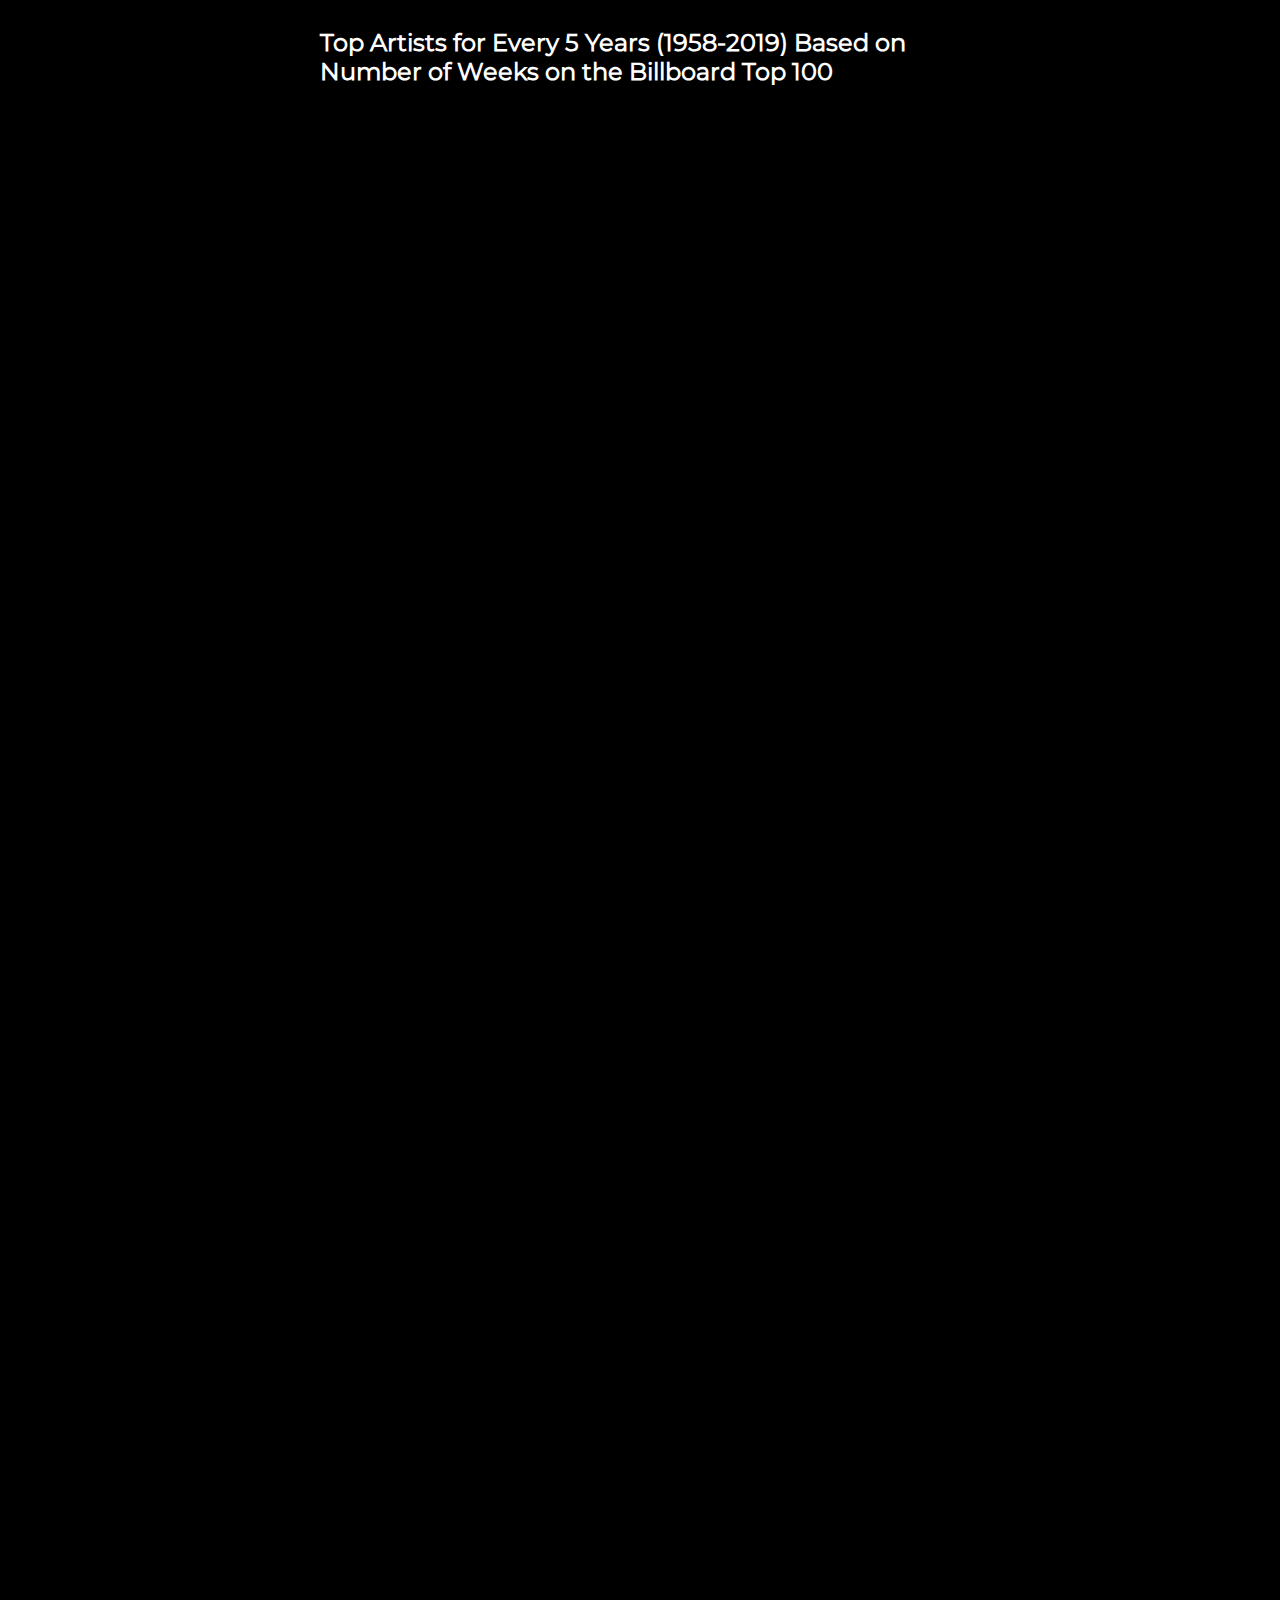
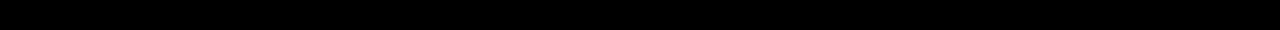
==== index.html @ f4d039f7 "testeest" ====
<!DOCTYPE html>
<html>
    <head>
        <link href="./css/montserrat.css" rel="stylesheet">
    </head>
    <style>

        h2{
            font-family: 'Montserrat', sans-serif;
            display: inline-block;
            transform: translateX(-50%);
            left:50%;
            position: absolute;
            color:white;
        }

        text{
          color:white;
          font-family: 'Montserrat', sans-serif
        }

        .axis line {
            stroke: white;
            /* opacity: 0.7; */
        }

        .axis path {
            stroke-width: 0;
        }

        svg{
          position: absolute;
          top: 130px;
          transform: translateX(-50%);
          left:50%;
        }

        @media (max-width: 1500px){
          svg{
            transform: translateX(0);
            left:0px;
          }
        }
        .linegraph{
          stroke-width: 3px;
          opacity: 0.8;
          fill:rgba(0,0,0,0);
          /* stroke:aquamarine; */
        }

        body{
          background: black
        }

        .textcolor{
          color:white
        }


    </style>
    <body>
      <h2>

      </h2>


    <h2>
      Top Artists for Every 5 Years (1958-2019)
      Based on Number of Weeks on the Billboard Top 100
    </h2>

      <svg id="graph" height="1500" width="1000">
      </svg>

      <defs>
    <script src="https://d3js.org/d3.v5.min.js"></script>

    <script>

      const height = 1500;
      const width = 1500;

      let svg = d3.select("svg#graph");
      resizeSVG();

      window.onresize = ()=>{
          resizeSVG();
      }

      function resizeSVG(){
        svg.attr("width",  width);
      }

      let margin = {top:120, right:20, bottom:20, left:30};

      let WGraph = width - margin.right - margin.left;
      let HGraph = height - margin.top - margin.bottom;

      let upper = svg.append('g')
      .attr('transform','translate('+margin.left*1.5+','+margin.top+')')
      let lower = svg.append('g')
      .attr('transform','translate('+margin.left*1.5+','+(HGraph*1/3+30)+')');
      //load the data
      const artistsPics=["connie-francis.png","beatles.jpg","james-brown.jpg","Gladys-knight.png","donna-summer.jpg","madonna.jpg","Michael-bolton.jpg","toni-braxton.jpg","Faith-Hill.jpg", "rascal-flatts.jpg","taylor-swift.jpg", "drake.jpg","drake.jpg"];
      const artistNames=["Connie Francis", "The Beatles", "James Brown", "Gladys Knight", "Donna Summer", "Madonna", "Michael Bolton", "Toni Braxton", "Faith Hill", "Rascal Flatts", "Taylor Swift", "Drake", "Drake"];

      d3.csv('../static/Hot Stuff.csv')
      .then(data=>{
        var dataByYear = [];
        var dataByPerformers = {};
        var dataBy5Years = [];
        let latestYearInData =1;
        let minYear = 2019;
        let maxRank = 1;

        //find min year & organize data by performer
        data.forEach(elem=>{
            let year = parseInt(elem.WeekID.split('/')[2]);
            minYear = Math.min(minYear, year);
            latestYearInData = Math.max(latestYearInData,year);
            dataByYear[year] = dataByYear[year]||[];
            dataByYear[year].push(elem);

            dataByPerformers[elem.Performer] = dataByPerformers[elem.Performer]||[];
            dataByPerformers[elem.Performer][year] = dataByPerformers[elem.Performer][year]||[];
            dataByPerformers[elem.Performer][year].push(elem);
            maxRank = Math.max(maxRank,elem["Week Position"]);
        });
        let latestYear = latestYearInData+((latestYearInData-minYear+1)%5?1:0);
        

        //data by 5 year
        let minPeriodId=Infinity, maxPeriodId=-1;
        for (let year in dataByYear){
            if(dataByYear[year] === undefined)continue;
            let period = Math.floor((parseInt(year)-minYear)/5);
            minPeriodId = Math.min(period,minPeriodId);
            maxPeriodId = Math.max(period,maxPeriodId);
            dataBy5Years[period] = (dataBy5Years[period]||[]).concat(dataByYear[year]);
        }

        const colors = ['#5fad4c','#ead38c','#b302e0','#0aa5ff', '#ffff08','#ff08d9','#c45a21','#336684', '#32ff00', '#ff7f00 ', '#ff0000', '#ffa8ca', '#ffa8ca'];
        // const colors = ['#1D9A6C','#41A31A','#83A718','#AB8B16', '#AF4715','#B31329','#B71275','#B110BB', '#6312BF', '#1414C3', '#165FC6', '#18B8CA', '#1ACE86'];

        // const colors=['#C85AB4','#0D24DE','#24D3ED','#E5B0D9'];
        var favArtistsBy5Years=[];
        //data organization for left graph
        dataBy5Years.forEach ( (arr,i) => {
            let artist;

            let artists = {};
            arr.forEach((d)=>{
              artists[d.Performer] = artists[d.Performer]||{weeksNum:0, songs:{}};
              artists[d.Performer].weeksNum++;
              artists[d.Performer].songs[d.Song] = artists[d.Performer].songs[d.Song]||0;
              artists[d.Performer].songs[d.Song]++;

            })

            let maxWeekNum = 0;
            let favArtist;
            for(let name in artists)
            {
              if(artists[name].weeksNum>maxWeekNum){
                maxWeekNum = artists[name].weeksNum;
                favArtist = artists[name];
                favArtist.name = name;
              }
            }
            favArtistsBy5Years.push(favArtist);

          })

        function drawLower(){
          //create scales
          const YScale = d3.scaleLinear()
            .domain ([500, 0])
            .range([HGraph*2/3,0]);

          const XScale = d3.scaleLinear()
            .domain ([minPeriodId, maxPeriodId+1])
            .range ([0,WGraph-40]);

          //draw axes for graph 1
          var lower_x_axis = d3.axisTop(XScale)
          .ticks(15)
          .tickFormat(id=>{
            let startyear = minYear+5*id;
            return startyear>latestYear?latestYear:startyear
          }).tickSize(0,0);

          var lower_y_axis = d3.axisLeft(YScale)
          .ticks(maxPeriodId-minPeriodId+1)
          .tickFormat(week=>{
            if(week==0)return '# Weeks';
            else return week
          })
          .tickSize(-15,0);

          lower.append("g")
          .attr("transform","translate("+ (0) +","+ margin.top +")")
          .attr('class','axis')
          .style("font-size", 10)
          .call(lower_y_axis);

          lower.append("g")
          .attr('class','axis')
          .style('font-size',14)
          .attr("transform","translate("+ (margin.left) +","+ (margin.top-10) +")")
          .call(lower_x_axis);

          favArtistsBy5Years.forEach((d,periodID) => {
            let cx = margin.left+XScale(periodID)+ (WGraph/24);
            
            let img = svg.append("image")
              .attr("xlink:href","/static/photos/"+ artistsPics[periodID])
              .attr('x',0)
              .attr('y',40)
              .attr('height',50)
              .attr('width',50)
              .attr('transform','translate('+(cx+10)+','+(margin.bottom-60)+')')
              svg.append("text")
              .text(artistNames[periodID])
              .attr('y',50)
              .attr('transform','translate('+(cx+margin.left+10)+','+margin.bottom+')')
              .attr ('alignment-baseline', 'central')
              .attr('style', 'text-anchor:middle;')
              .attr ("font-size", 14)
              .attr ("fill", "white")
              .attr ("font-family", "'Montserrat', sans-serif");
              svg.append('line')
              .attr('x1',cx+margin.left+10-artistNames[periodID].length*3)
              .attr('y1',margin.bottom+65)
              .attr('x2',cx+margin.left+10+artistNames[periodID].length*3)
              .attr('y2',margin.bottom+65)
              .attr('stroke',colors[periodID])
              .attr('stroke-width','2px')

            let totalWeekNum=0;

            //tops
            let sortedSongs=[];
            for(let songName in d.songs){
              sortedSongs.push({name:songName,count:d.songs[songName]});
            }
            sortedSongs.sort((a,b)=>b.count-a.count);
            let isTop3={};
            isTop3[sortedSongs[0].name]=1
            // isTop3[sortedSongs[1].name]=2
            // isTop3[sortedSongs[2].name]=3

            const opacityScale = d3.scaleLog()
              .domain ([1, 50])
              .range([0.2,1]);

            for(let songName in d.songs ){
              let songWeekNum = d.songs[songName]
              //const artistScale = d3.scaleOrdinal(d3.schemeCategory20);
              // if(songWeekNum<10)continue;
              // console.log(songWeekNum)
              let cy=margin.top+YScale(totalWeekNum+songWeekNum/2)
              //let artistcolor = artistScale(name);
              //console.log(artistScale)
              let dot2 = lower.append("circle")
              .attr ("cx", cx)
              .attr("cy", cy)
              .attr("r", YScale(songWeekNum/2))
              .attr('opacity',opacityScale(songWeekNum))
              .style("fill",colors[periodID%colors.length])
              if(songWeekNum >= 26||isTop3[songName]) {
                let wordlength = songName.length;
                const lineLength = 10;
                const lineNum = Math.ceil(wordlength/lineLength);
                let text = lower.append('text')
                .text(songName)
                .attr ('x', cx)
                .attr ('y', cy)
                .attr ('alignment-baseline', 'central')
                .attr('style', 'text-anchor:middle')
                .attr ("font-size", 12)
                .attr ("fill", "white")
                .attr ("font-family", "'Montserrat', sans-serif");
              }
              totalWeekNum+=songWeekNum;

            }

          })
        }

        function drawUpper(){
          //create scales
          const YScale = d3.scaleLinear()
            .domain ([0,maxRank])
            .range([0,HGraph*1/3]);

          const XScale = d3.scaleLinear()
            .domain ([minYear, (latestYear===latestYearInData?latestYear:latestYearInData+5-(latestYear-latestYearInData))])
            .range ([0,WGraph-40]);

          //draw axes for graph 1
          var upper_x_axis = d3.axisTop(XScale)
          .ticks(latestYear-minYear+1)
          .tickFormat(id=>{
            // console.log(id)
            return "";
          }).tickSize(HGraph*1/3,0);

          var upper_y_axis = d3.axisLeft(YScale)
          .ticks(Math.ceil((maxRank-1)/10))
          .tickFormat(rank=>{
            if(rank===0)return "No. "+(rank+1)
            return rank+1
          })
          .tickSize(-15,0);

          upper.append("g")
          .attr('class','axis')
          .style("font-size", 10)
          .call(upper_y_axis);

          upper.append("g")
          .attr('class','axis')
          .attr("transform","translate("+ (margin.left) +","+ (HGraph*1/3) +")")
          .attr("opacity","0.3")
          .call(upper_x_axis);

          for(let performer in dataByPerformers){
            let performerInFavs = favArtistsBy5Years.find(elem=>elem.name === performer);
            if(performerInFavs===undefined)continue;
            let performerIdInFavs = favArtistsBy5Years.indexOf(performerInFavs);
            
            let pathData = [];

            for (let year in dataByPerformers[performer]){
              let songs = dataByPerformers[performer][year]
              if(songs===undefined)continue;
              //find best ranking this year
              let bestRank = 101;
              for(let name in songs){
                let song = songs[name]
                bestRank = Math.min(parseInt(song["Week Position"]),bestRank);
              }
              
              let x = parseInt(year),y=bestRank-1;
              pathData.push({x,y});
              upper.append('circle').attr('cx',XScale(x)).attr('cy',YScale(y))
              .attr('r',2).attr('fill',colors[performerIdInFavs])
              .attr('transform','translate('+margin.left+',0)')

            }
            let path = d3.line().x(d=>parseInt(XScale(d.x))).y(d=>parseInt(YScale(d.y)));
            upper.append('path')
            .attr("class","linegraph")
            .attr('stroke',colors[performerIdInFavs])
            .datum(pathData).attr('d',path)
            .attr('transform','translate('+margin.left+',0)');
          }
          
        }

        drawUpper();
        drawLower();

      })

        </script>
    </body>
</html>
---- css/montserrat.css ----
/* cyrillic-ext */
@font-face {
  font-family: 'Montserrat';
  font-style: normal;
  font-weight: 400;
  src: local('Montserrat Regular'), local('Montserrat-Regular'), url(./JTUSjIg1_i6t8kCHKm459WRhyyTh89ZNpQ.woff2) format('woff2');
  unicode-range: U+0460-052F, U+1C80-1C88, U+20B4, U+2DE0-2DFF, U+A640-A69F, U+FE2E-FE2F;
}
/* cyrillic */
@font-face {
  font-family: 'Montserrat';
  font-style: normal;
  font-weight: 400;
  src: local('Montserrat Regular'), local('Montserrat-Regular'), url(./JTUSjIg1_i6t8kCHKm459W1hyyTh89ZNpQ.woff2) format('woff2');
  unicode-range: U+0400-045F, U+0490-0491, U+04B0-04B1, U+2116;
}
/* vietnamese */
@font-face {
  font-family: 'Montserrat';
  font-style: normal;
  font-weight: 400;
  src: local('Montserrat Regular'), local('Montserrat-Regular'), url(./JTUSjIg1_i6t8kCHKm459WZhyyTh89ZNpQ.woff2) format('woff2');
  unicode-range: U+0102-0103, U+0110-0111, U+1EA0-1EF9, U+20AB;
}
/* latin-ext */
@font-face {
  font-family: 'Montserrat';
  font-style: normal;
  font-weight: 400;
  src: local('Montserrat Regular'), local('Montserrat-Regular'), url(./JTUSjIg1_i6t8kCHKm459WdhyyTh89ZNpQ.woff2) format('woff2');
  unicode-range: U+0100-024F, U+0259, U+1E00-1EFF, U+2020, U+20A0-20AB, U+20AD-20CF, U+2113, U+2C60-2C7F, U+A720-A7FF;
}
/* latin */
@font-face {
  font-family: 'Montserrat';
  font-style: normal;
  font-weight: 400;
  src: local('Montserrat Regular'), local('Montserrat-Regular'), url(./JTUSjIg1_i6t8kCHKm459WlhyyTh89Y.woff2) format('woff2');
  unicode-range: U+0000-00FF, U+0131, U+0152-0153, U+02BB-02BC, U+02C6, U+02DA, U+02DC, U+2000-206F, U+2074, U+20AC, U+2122, U+2191, U+2193, U+2212, U+2215, U+FEFF, U+FFFD;
}
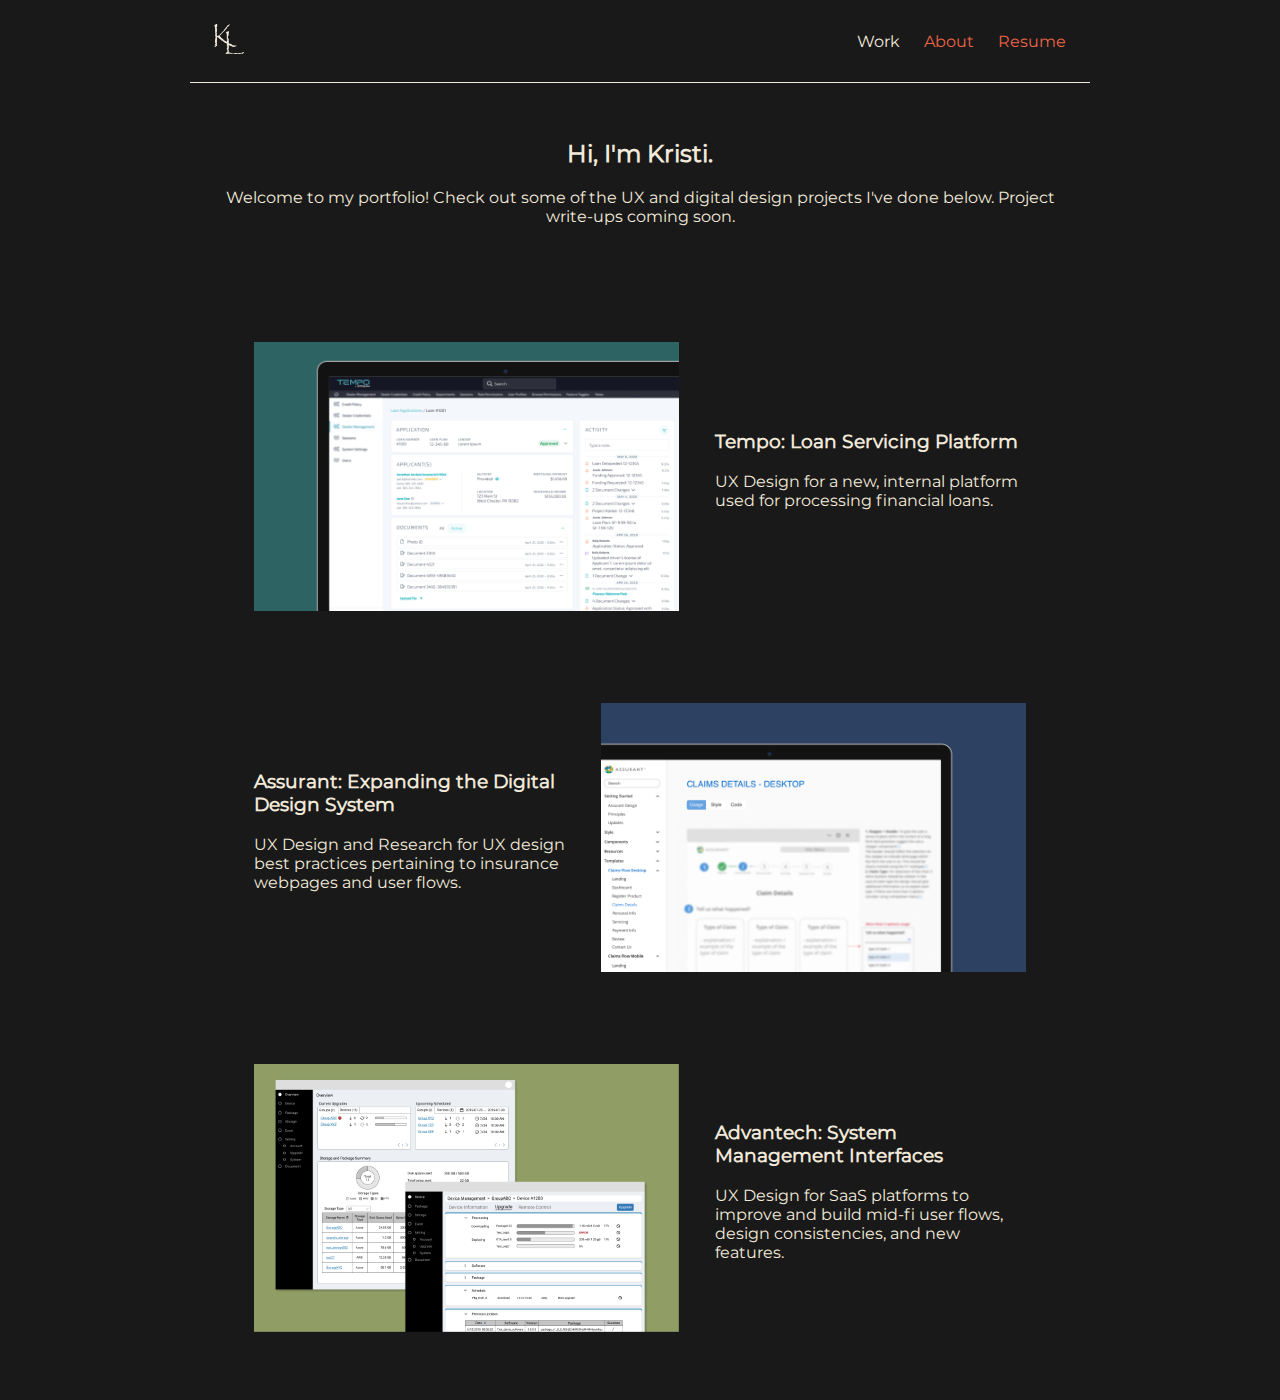
==== commit dd115f1e: "Portfolio" ====
--- a/index.html
+++ b/index.html
@@ -1,369 +1,92 @@
 <!DOCTYPE html>
 <html>
-    <head>
-        <link href="./css/montserrat.css" rel="stylesheet">
-    </head>
-    <style>
 
-        h2{
-            font-family: 'Montserrat', sans-serif;
-            display: inline-block;
-            transform: translateX(-50%);
-            left:50%;
-            position: absolute;
-            color:white;
-        }
+<head>
+  <link href="./css/montserrat.css" rel="stylesheet">
+  <link rel="stylesheet" href="./styles.css">
+  <title> Kristi Lin </title>
+  <link rel="icon" href="images/favicon.svg" />
+</head>
+<style>
 
-        text{
-          color:white;
-          font-family: 'Montserrat', sans-serif
-        }
+</style>
 
-        .axis line {
-            stroke: white;
-            /* opacity: 0.7; */
-        }
+<body>
 
-        .axis path {
-            stroke-width: 0;
-        }
+  <div id="header">
+    <a href="./index.html"> <img src="./images/logo.svg" alt="logo"> </a>
+    <div id="nav-links">
+      <a class="nav-link selected-nav" href="./index.html">Work</a>
+      <a class="nav-link" href="./about.html">About</a>
+      <a class="nav-link" href="https://www.dropbox.com/s/i7q0n5xj8aniii3/Kristi_Lin_Resume.pdf?dl=0"
+        target="_blank">Resume</a>
+    </div>
+  </div>
 
-        svg{
-          position: absolute;
-          top: 130px;
-          transform: translateX(-50%);
-          left:50%;
-        }
+  <div id="intro">
+    <h2>
+      Hi, I'm Kristi.
+    </h2>
+    <p>
+      Welcome to my portfolio! Check out some of the UX and digital design projects I've done below. Project write-ups
+      coming soon.
+    </p>
+  </div>
 
-        @media (max-width: 1500px){
-          svg{
-            transform: translateX(0);
-            left:0px;
-          }
-        }
-        .linegraph{
-          stroke-width: 3px;
-          opacity: 0.8;
-          fill:rgba(0,0,0,0);
-          /* stroke:aquamarine; */
-        }
+  <div class="project-card">
+    <div class="thumbnail-img">
+      <img src="./images/tempo-thumbnail.png" alt="desktop-design" width="425px">
+    </div>
+    <div class="project-text">
+      <h3>Tempo: Loan Servicing Platform </h3>
+      <p>
+        UX Design for a new, internal platform used for processing financial loans.
+      </p>
+      <!-- <a>Explore -></a> -->
 
-        body{
-          background: black
-        }
+    </div>
+  </div>
 
-        .textcolor{
-          color:white
-        }
+  <div class="project-card">
+    <div class="project-text">
+      <h3>Assurant: Expanding the Digital Design System </h3>
+      <p>
+        UX Design and Research for UX design best practices pertaining to insurance webpages and user flows.
+      </p>
+      <!-- <a>Explore -></a> -->
+    </div>
+    <div class="thumbnail-img">
+      <img src="./images/assurant-thumbnail.png" alt="desktop-design" width="425px">
+    </div>
+  </div>
 
+  <div class="project-card">
+    <div class="thumbnail-img">
+      <img src="./images/advantech-thumbnail.png" alt="desktop-design" width="425px">
+    </div>
+    <div class="project-text">
+      <h3>Advantech: System Management Interfaces</h3>
+      <p>
+        UX Design for SaaS platforms to improve and build mid-fi user flows, design consistencies, and new features.
+      </p>
+      <!-- <a>Explore -></a> -->
 
-    </style>
-    <body>
-      <h2>
+    </div>
+  </div>
 
-      </h2>
+  <!-- <div class="project-card">
+    <div class="project-text">
+      <h3>Fun Stuff</h3>
+      <p>
+        A collection of dabbles in different mediums.
+      </p>
+      <a href="./stuff.html">Explore -></a>
+    </div>
+    <div class="thumbnail-img">
+      <img src="./images/assurant-thumbnail.png" alt="desktop-design" width="425px">
+    </div>
+  </div> -->
 
+</body>
 
-    <h2>
-      Top Artists for Every 5 Years (1958-2019)
-      Based on Number of Weeks on the Billboard Top 100
-    </h2>
-
-      <svg id="graph" height="1500" width="1000">
-      </svg>
-
-      <defs>
-    <script src="https://d3js.org/d3.v5.min.js"></script>
-
-    <script>
-
-      const height = 1500;
-      const width = 1500;
-
-      let svg = d3.select("svg#graph");
-      resizeSVG();
-
-      window.onresize = ()=>{
-          resizeSVG();
-      }
-
-      function resizeSVG(){
-        svg.attr("width",  width);
-      }
-
-      let margin = {top:120, right:20, bottom:20, left:30};
-
-      let WGraph = width - margin.right - margin.left;
-      let HGraph = height - margin.top - margin.bottom;
-
-      let upper = svg.append('g')
-      .attr('transform','translate('+margin.left*1.5+','+margin.top+')')
-      let lower = svg.append('g')
-      .attr('transform','translate('+margin.left*1.5+','+(HGraph*1/3+30)+')');
-      //load the data
-      const artistsPics=["connie-francis.png","beatles.jpg","james-brown.jpg","Gladys-knight.png","donna-summer.jpg","madonna.jpg","Michael-bolton.jpg","toni-braxton.jpg","Faith-Hill.jpg", "rascal-flatts.jpg","taylor-swift.jpg", "drake.jpg","drake.jpg"];
-      const artistNames=["Connie Francis", "The Beatles", "James Brown", "Gladys Knight", "Donna Summer", "Madonna", "Michael Bolton", "Toni Braxton", "Faith Hill", "Rascal Flatts", "Taylor Swift", "Drake", "Drake"];
-
-      d3.csv('../static/Hot Stuff.csv')
-      .then(data=>{
-        var dataByYear = [];
-        var dataByPerformers = {};
-        var dataBy5Years = [];
-        let latestYearInData =1;
-        let minYear = 2019;
-        let maxRank = 1;
-
-        //find min year & organize data by performer
-        data.forEach(elem=>{
-            let year = parseInt(elem.WeekID.split('/')[2]);
-            minYear = Math.min(minYear, year);
-            latestYearInData = Math.max(latestYearInData,year);
-            dataByYear[year] = dataByYear[year]||[];
-            dataByYear[year].push(elem);
-
-            dataByPerformers[elem.Performer] = dataByPerformers[elem.Performer]||[];
-            dataByPerformers[elem.Performer][year] = dataByPerformers[elem.Performer][year]||[];
-            dataByPerformers[elem.Performer][year].push(elem);
-            maxRank = Math.max(maxRank,elem["Week Position"]);
-        });
-        let latestYear = latestYearInData+((latestYearInData-minYear+1)%5?1:0);
-        
-
-        //data by 5 year
-        let minPeriodId=Infinity, maxPeriodId=-1;
-        for (let year in dataByYear){
-            if(dataByYear[year] === undefined)continue;
-            let period = Math.floor((parseInt(year)-minYear)/5);
-            minPeriodId = Math.min(period,minPeriodId);
-            maxPeriodId = Math.max(period,maxPeriodId);
-            dataBy5Years[period] = (dataBy5Years[period]||[]).concat(dataByYear[year]);
-        }
-
-        const colors = ['#5fad4c','#ead38c','#b302e0','#0aa5ff', '#ffff08','#ff08d9','#c45a21','#336684', '#32ff00', '#ff7f00 ', '#ff0000', '#ffa8ca', '#ffa8ca'];
-        // const colors = ['#1D9A6C','#41A31A','#83A718','#AB8B16', '#AF4715','#B31329','#B71275','#B110BB', '#6312BF', '#1414C3', '#165FC6', '#18B8CA', '#1ACE86'];
-
-        // const colors=['#C85AB4','#0D24DE','#24D3ED','#E5B0D9'];
-        var favArtistsBy5Years=[];
-        //data organization for left graph
-        dataBy5Years.forEach ( (arr,i) => {
-            let artist;
-
-            let artists = {};
-            arr.forEach((d)=>{
-              artists[d.Performer] = artists[d.Performer]||{weeksNum:0, songs:{}};
-              artists[d.Performer].weeksNum++;
-              artists[d.Performer].songs[d.Song] = artists[d.Performer].songs[d.Song]||0;
-              artists[d.Performer].songs[d.Song]++;
-
-            })
-
-            let maxWeekNum = 0;
-            let favArtist;
-            for(let name in artists)
-            {
-              if(artists[name].weeksNum>maxWeekNum){
-                maxWeekNum = artists[name].weeksNum;
-                favArtist = artists[name];
-                favArtist.name = name;
-              }
-            }
-            favArtistsBy5Years.push(favArtist);
-
-          })
-
-        function drawLower(){
-          //create scales
-          const YScale = d3.scaleLinear()
-            .domain ([500, 0])
-            .range([HGraph*2/3,0]);
-
-          const XScale = d3.scaleLinear()
-            .domain ([minPeriodId, maxPeriodId+1])
-            .range ([0,WGraph-40]);
-
-          //draw axes for graph 1
-          var lower_x_axis = d3.axisTop(XScale)
-          .ticks(15)
-          .tickFormat(id=>{
-            let startyear = minYear+5*id;
-            return startyear>latestYear?latestYear:startyear
-          }).tickSize(0,0);
-
-          var lower_y_axis = d3.axisLeft(YScale)
-          .ticks(maxPeriodId-minPeriodId+1)
-          .tickFormat(week=>{
-            if(week==0)return '# Weeks';
-            else return week
-          })
-          .tickSize(-15,0);
-
-          lower.append("g")
-          .attr("transform","translate("+ (0) +","+ margin.top +")")
-          .attr('class','axis')
-          .style("font-size", 10)
-          .call(lower_y_axis);
-
-          lower.append("g")
-          .attr('class','axis')
-          .style('font-size',14)
-          .attr("transform","translate("+ (margin.left) +","+ (margin.top-10) +")")
-          .call(lower_x_axis);
-
-          favArtistsBy5Years.forEach((d,periodID) => {
-            let cx = margin.left+XScale(periodID)+ (WGraph/24);
-            
-            let img = svg.append("image")
-              .attr("xlink:href","/static/photos/"+ artistsPics[periodID])
-              .attr('x',0)
-              .attr('y',40)
-              .attr('height',50)
-              .attr('width',50)
-              .attr('transform','translate('+(cx+10)+','+(margin.bottom-60)+')')
-              svg.append("text")
-              .text(artistNames[periodID])
-              .attr('y',50)
-              .attr('transform','translate('+(cx+margin.left+10)+','+margin.bottom+')')
-              .attr ('alignment-baseline', 'central')
-              .attr('style', 'text-anchor:middle;')
-              .attr ("font-size", 14)
-              .attr ("fill", "white")
-              .attr ("font-family", "'Montserrat', sans-serif");
-              svg.append('line')
-              .attr('x1',cx+margin.left+10-artistNames[periodID].length*3)
-              .attr('y1',margin.bottom+65)
-              .attr('x2',cx+margin.left+10+artistNames[periodID].length*3)
-              .attr('y2',margin.bottom+65)
-              .attr('stroke',colors[periodID])
-              .attr('stroke-width','2px')
-
-            let totalWeekNum=0;
-
-            //tops
-            let sortedSongs=[];
-            for(let songName in d.songs){
-              sortedSongs.push({name:songName,count:d.songs[songName]});
-            }
-            sortedSongs.sort((a,b)=>b.count-a.count);
-            let isTop3={};
-            isTop3[sortedSongs[0].name]=1
-            // isTop3[sortedSongs[1].name]=2
-            // isTop3[sortedSongs[2].name]=3
-
-            const opacityScale = d3.scaleLog()
-              .domain ([1, 50])
-              .range([0.2,1]);
-
-            for(let songName in d.songs ){
-              let songWeekNum = d.songs[songName]
-              //const artistScale = d3.scaleOrdinal(d3.schemeCategory20);
-              // if(songWeekNum<10)continue;
-              // console.log(songWeekNum)
-              let cy=margin.top+YScale(totalWeekNum+songWeekNum/2)
-              //let artistcolor = artistScale(name);
-              //console.log(artistScale)
-              let dot2 = lower.append("circle")
-              .attr ("cx", cx)
-              .attr("cy", cy)
-              .attr("r", YScale(songWeekNum/2))
-              .attr('opacity',opacityScale(songWeekNum))
-              .style("fill",colors[periodID%colors.length])
-              if(songWeekNum >= 26||isTop3[songName]) {
-                let wordlength = songName.length;
-                const lineLength = 10;
-                const lineNum = Math.ceil(wordlength/lineLength);
-                let text = lower.append('text')
-                .text(songName)
-                .attr ('x', cx)
-                .attr ('y', cy)
-                .attr ('alignment-baseline', 'central')
-                .attr('style', 'text-anchor:middle')
-                .attr ("font-size", 12)
-                .attr ("fill", "white")
-                .attr ("font-family", "'Montserrat', sans-serif");
-              }
-              totalWeekNum+=songWeekNum;
-
-            }
-
-          })
-        }
-
-        function drawUpper(){
-          //create scales
-          const YScale = d3.scaleLinear()
-            .domain ([0,maxRank])
-            .range([0,HGraph*1/3]);
-
-          const XScale = d3.scaleLinear()
-            .domain ([minYear, (latestYear===latestYearInData?latestYear:latestYearInData+5-(latestYear-latestYearInData))])
-            .range ([0,WGraph-40]);
-
-          //draw axes for graph 1
-          var upper_x_axis = d3.axisTop(XScale)
-          .ticks(latestYear-minYear+1)
-          .tickFormat(id=>{
-            // console.log(id)
-            return "";
-          }).tickSize(HGraph*1/3,0);
-
-          var upper_y_axis = d3.axisLeft(YScale)
-          .ticks(Math.ceil((maxRank-1)/10))
-          .tickFormat(rank=>{
-            if(rank===0)return "No. "+(rank+1)
-            return rank+1
-          })
-          .tickSize(-15,0);
-
-          upper.append("g")
-          .attr('class','axis')
-          .style("font-size", 10)
-          .call(upper_y_axis);
-
-          upper.append("g")
-          .attr('class','axis')
-          .attr("transform","translate("+ (margin.left) +","+ (HGraph*1/3) +")")
-          .attr("opacity","0.3")
-          .call(upper_x_axis);
-
-          for(let performer in dataByPerformers){
-            let performerInFavs = favArtistsBy5Years.find(elem=>elem.name === performer);
-            if(performerInFavs===undefined)continue;
-            let performerIdInFavs = favArtistsBy5Years.indexOf(performerInFavs);
-            
-            let pathData = [];
-
-            for (let year in dataByPerformers[performer]){
-              let songs = dataByPerformers[performer][year]
-              if(songs===undefined)continue;
-              //find best ranking this year
-              let bestRank = 101;
-              for(let name in songs){
-                let song = songs[name]
-                bestRank = Math.min(parseInt(song["Week Position"]),bestRank);
-              }
-              
-              let x = parseInt(year),y=bestRank-1;
-              pathData.push({x,y});
-              upper.append('circle').attr('cx',XScale(x)).attr('cy',YScale(y))
-              .attr('r',2).attr('fill',colors[performerIdInFavs])
-              .attr('transform','translate('+margin.left+',0)')
-
-            }
-            let path = d3.line().x(d=>parseInt(XScale(d.x))).y(d=>parseInt(YScale(d.y)));
-            upper.append('path')
-            .attr("class","linegraph")
-            .attr('stroke',colors[performerIdInFavs])
-            .datum(pathData).attr('d',path)
-            .attr('transform','translate('+margin.left+',0)');
-          }
-          
-        }
-
-        drawUpper();
-        drawLower();
-
-      })
-
-        </script>
-    </body>
-</html>
+</html>--- a/styles.css
+++ b/styles.css
@@ -0,0 +1,100 @@
+
+
+body {
+    background-color: #191919;
+    font-family: 'Montserrat';
+    max-width: 900px;
+    margin: 0 auto;
+}
+
+h1, h2, h3, p {
+    color: #F1E9D9;
+    /* margin: 0; */
+    /* font-family: 'Montserrat'; */
+}
+
+a {
+    color: #EB6447;
+    /* font-weight: bold; */
+    text-decoration: none;
+}
+
+a:hover {
+    color: #D78A7B;
+}
+
+#header {
+    display: flex;
+    align-items: center;
+    justify-content: space-between;
+    border-bottom: 1px solid #F1E9D9;
+    padding: 24px;
+}
+
+#nav-links {
+    display: flex;
+    align-items: center;
+    gap: 0px 24px;
+
+}
+
+.selected-nav {
+    color: #F1E9D9;
+    /* font-weight: 800; */
+}
+
+#intro {
+    text-align: center;
+    margin: 0 auto;
+    padding: 36px 24px;
+}
+
+
+#about-section {
+    display: flex;
+    flex-direction: row;
+    gap: 0px 36px;
+    margin: 36px;
+    align-items: flex-start;
+}
+
+#about-pic {
+    padding: 16px 0px;
+    max-width: 100%;
+}
+
+#about-text, .project-text, .thumbnail-img {
+    max-width: 100%;
+}
+
+.project-card {
+    display: flex;
+    flex-direction: row;
+    gap: 36px;
+    margin: 40px;
+    padding: 24px;
+    align-items: center;
+}
+
+.project-card h3 {
+    margin-top: 0px;
+}
+
+.project-card:hover {
+    background-color: rgba(255,255,255,0.05);
+}
+
+@media screen and (max-width: 700px) {
+
+#about-section, .project-card {
+    flex-wrap: wrap;
+}
+#about-pic, .thumbnail-img {
+    margin: 0 auto;
+}
+
+.project-card img {
+    max-width: 100%;
+}
+
+}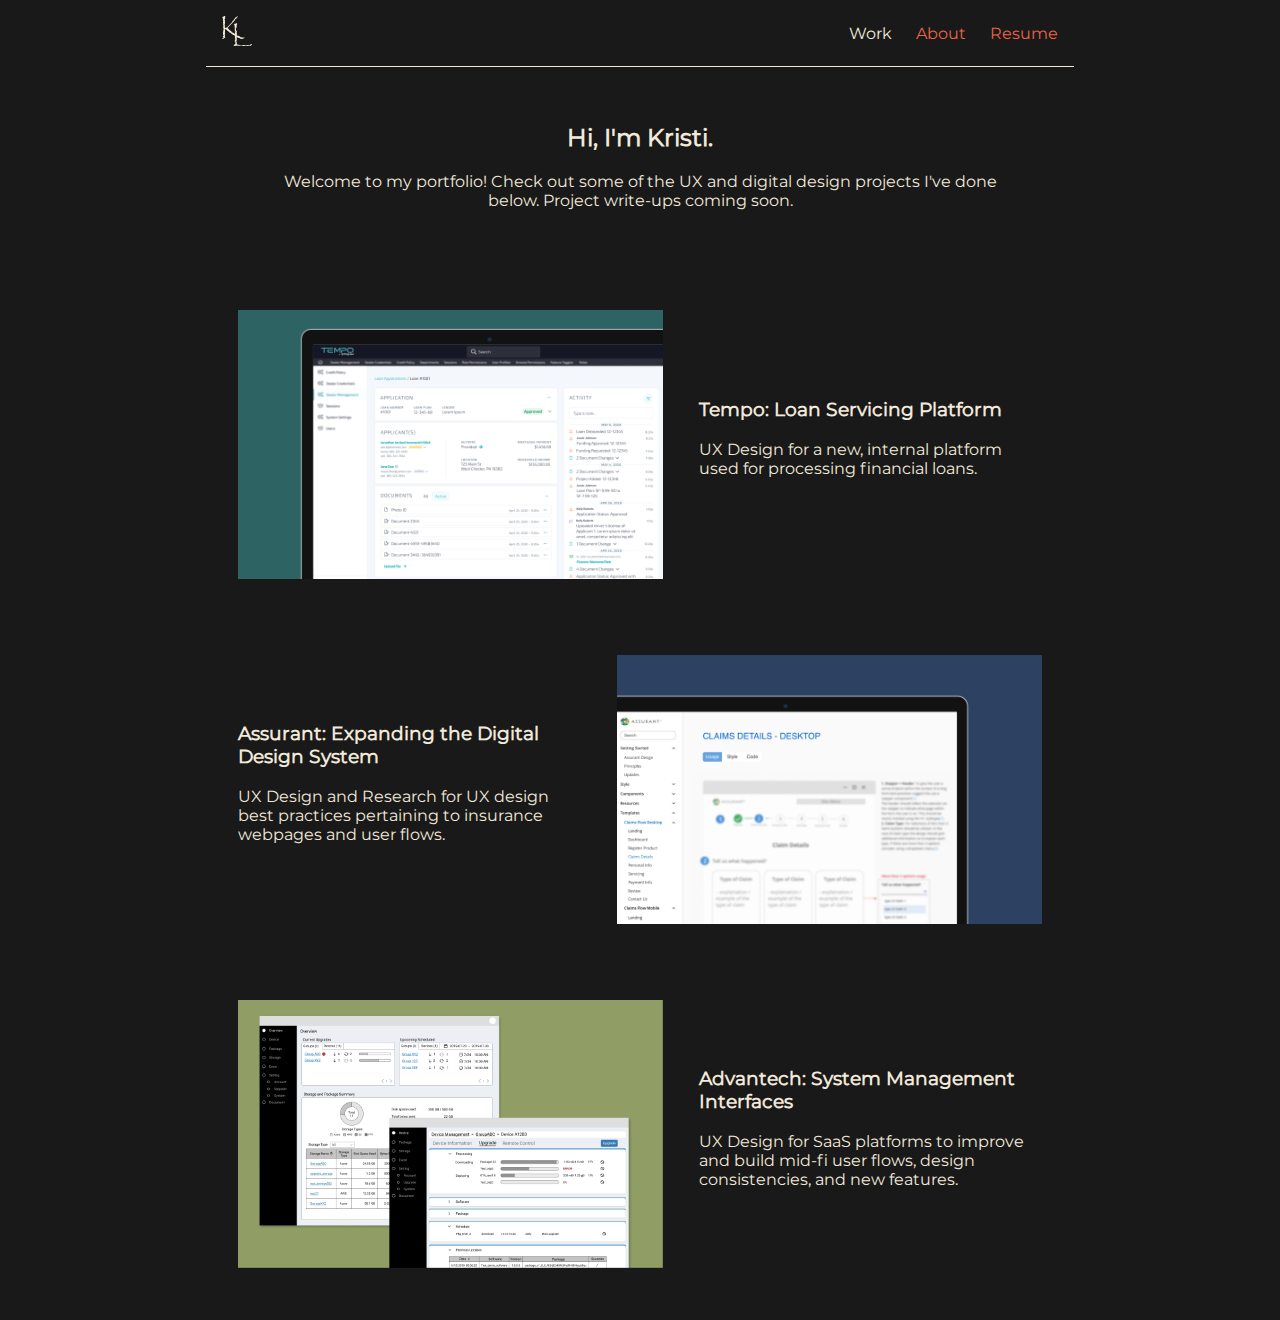
==== commit 5cc503d6: "meta tags and spacing adjustments" ====
--- a/index.html
+++ b/index.html
@@ -2,6 +2,9 @@
 <html>
 
 <head>
+  <meta charset="UTF-8" />
+  <meta name="viewport" content="width=device-width, initial-scale=1.0" />
+  <meta name="description" content="Nick Amantia Portfolio" />
   <link href="./css/montserrat.css" rel="stylesheet">
   <link rel="stylesheet" href="./styles.css">
   <title> Kristi Lin </title>
@@ -87,6 +90,10 @@
     </div>
   </div> -->
 
+  <div class="footer">
+
+  </div>
+
 </body>
 
 </html>--- a/styles.css
+++ b/styles.css
@@ -28,7 +28,8 @@
     align-items: center;
     justify-content: space-between;
     border-bottom: 1px solid #F1E9D9;
-    padding: 24px;
+    padding: 16px;
+    margin: 0px 16px;
 }
 
 #nav-links {
@@ -47,6 +48,7 @@
     text-align: center;
     margin: 0 auto;
     padding: 36px 24px;
+    max-width: 725px;
 }
 
 
@@ -71,9 +73,10 @@
     display: flex;
     flex-direction: row;
     gap: 36px;
-    margin: 40px;
+    margin: 24px;
     padding: 24px;
     align-items: center;
+    max-width: 825x;
 }
 
 .project-card h3 {
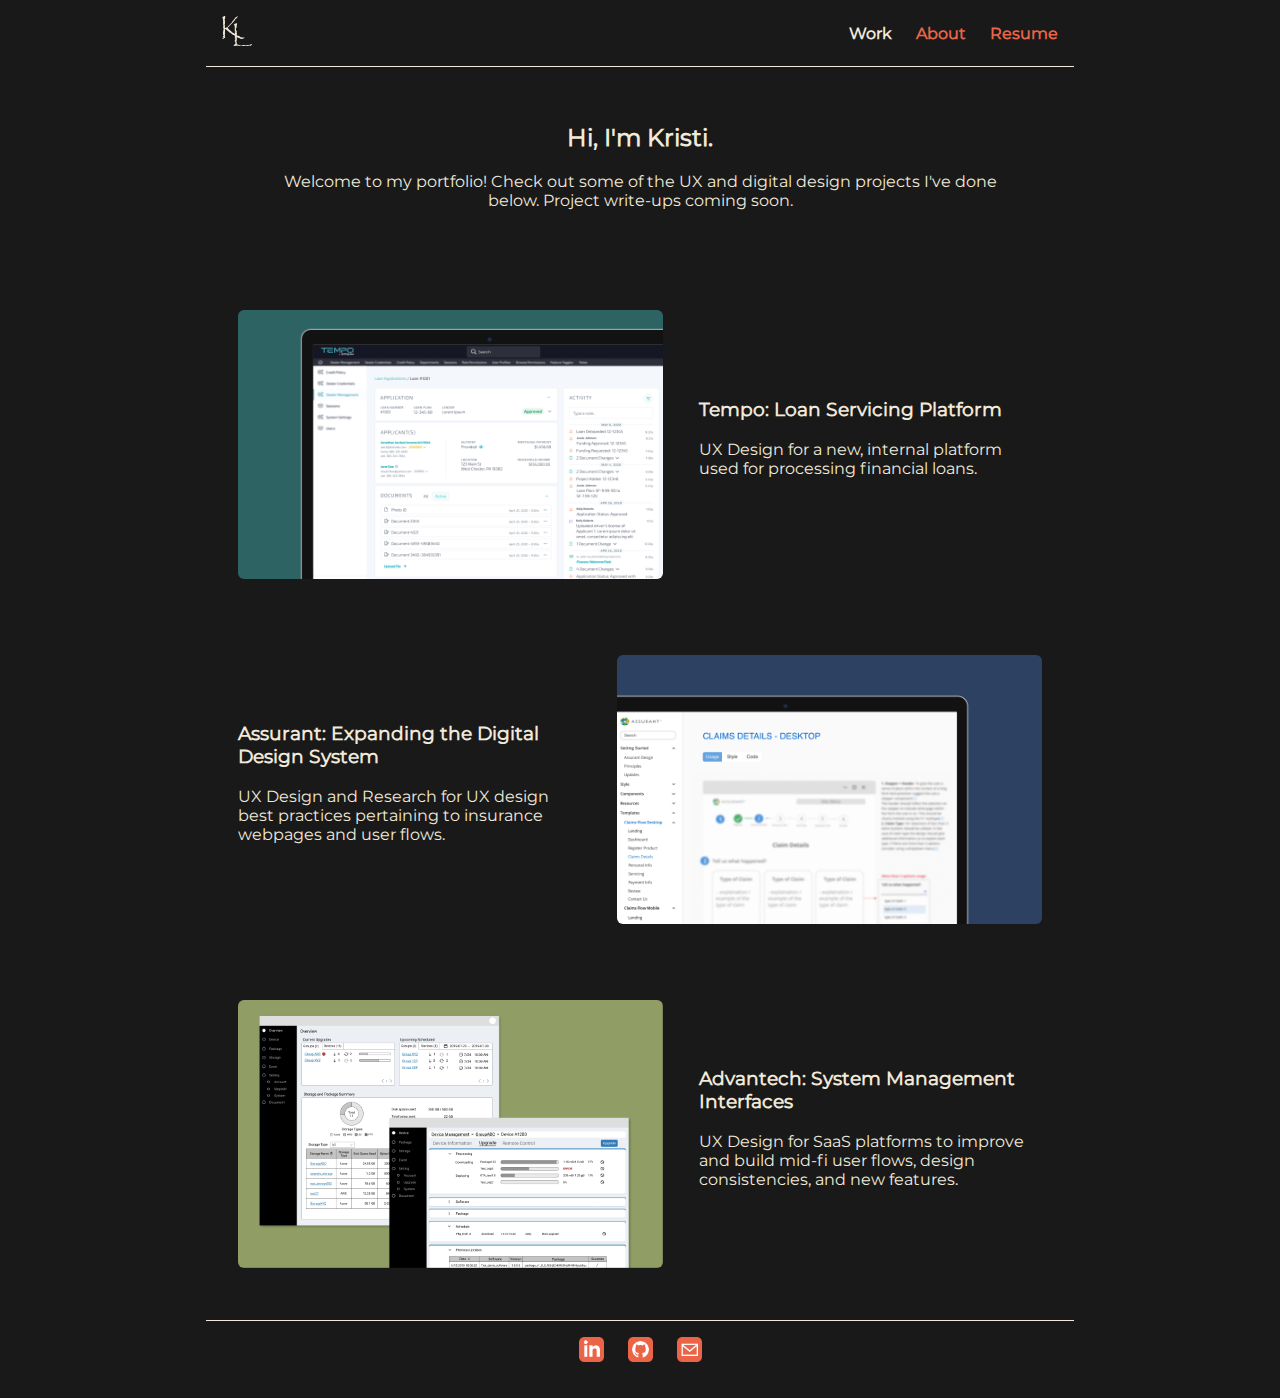
==== commit 755cf15a: "footer" ====
--- a/index.html
+++ b/index.html
@@ -90,10 +90,18 @@
     </div>
   </div> -->
 
-  <div class="footer">
+  <div id="footer">
+    <a href="https://www.linkedin.com/in/kristiflin/" target="_blank"><img src="./images/linkedin_icon.png"
+        alt="linkedIn link" style="width:25px;height:25px;"></a>
+    <a href="https://github.com/kristiflin" target="_blank"><img src="./images/github_icon.png" alt="github link"
+        style="width:25px;height:25px;"></a>
+    <a href="mailto:kfl29@cornell.edu" target="_blank"><img src="./images/email_icon.png"
+        alt="email address: kfl29@cornell.edu" style="width:25px;height:25px;"></a>
+  </div>
 
-  </div>
 
 </body>
 
+
+
 </html>--- a/styles.css
+++ b/styles.css
@@ -5,6 +5,7 @@
     font-family: 'Montserrat';
     max-width: 900px;
     margin: 0 auto;
+
 }
 
 h1, h2, h3, p {
@@ -15,8 +16,9 @@
 
 a {
     color: #EB6447;
-    /* font-weight: bold; */
+    font-weight: bold;
     text-decoration: none;
+    transition: .3s;
 }
 
 a:hover {
@@ -32,7 +34,7 @@
     margin: 0px 16px;
 }
 
-#nav-links {
+#nav-links, #footer {
     display: flex;
     align-items: center;
     gap: 0px 24px;
@@ -49,6 +51,9 @@
     margin: 0 auto;
     padding: 36px 24px;
     max-width: 725px;
+
+    animation: inFromBottom 0.4s ease-out 0.25s;
+    animation-fill-mode: backwards;
 }
 
 
@@ -63,10 +68,22 @@
 #about-pic {
     padding: 16px 0px;
     max-width: 100%;
+    animation: inFromBottom 0.6s ease-out 0.25s;
+    animation-fill-mode: backwards;
+}
+
+#about-text {
+    animation: inFromBottom 0.4s ease-out 0.25s;
+    animation-fill-mode: backwards;
 }
 
 #about-text, .project-text, .thumbnail-img {
     max-width: 100%;
+
+}
+
+.thumbnail-img img {
+    border-radius: 6px;
 }
 
 .project-card {
@@ -77,6 +94,11 @@
     padding: 24px;
     align-items: center;
     max-width: 825x;
+    border-radius: 10px;
+    transition: .4s;
+
+    animation: inFromBottom 0.75s ease-out 0.25s;
+    animation-fill-mode: backwards;
 }
 
 .project-card h3 {
@@ -85,6 +107,32 @@
 
 .project-card:hover {
     background-color: rgba(255,255,255,0.05);
+    transform: translateY(-.3rem);
+}
+
+#footer{
+    justify-content: center;
+    padding: 16px;
+    margin:  16px;
+    border-top: 1px solid #F1E9D9;
+}
+
+#footer a:hover {
+    filter: brightness(140%);
+    transition:.25s;
+}
+
+
+@keyframes inFromBottom {
+    0% {
+      opacity: 0;
+      transform: translateY(2rem);
+    }
+    
+  100% {
+    opacity: 1;
+    transform: translate(0);
+  }
 }
 
 @media screen and (max-width: 700px) {
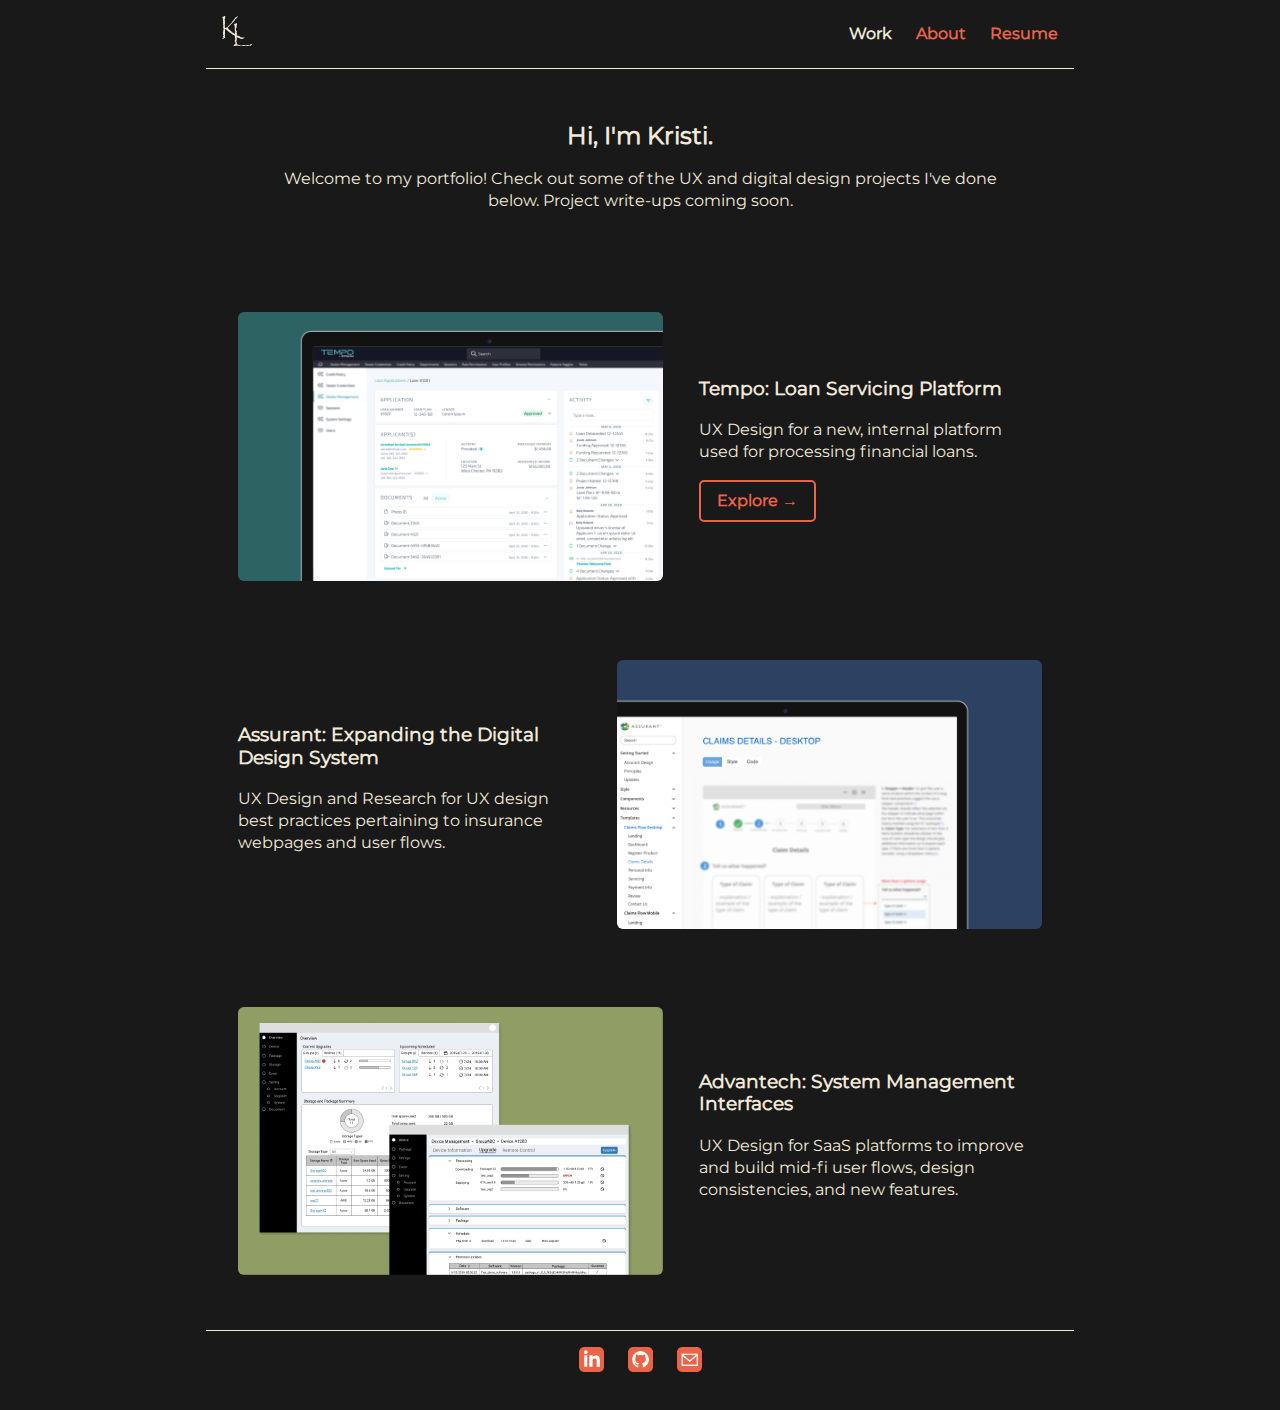
==== commit 0ca08bf8: "tempo project page" ====
--- a/index.html
+++ b/index.html
@@ -4,7 +4,7 @@
 <head>
   <meta charset="UTF-8" />
   <meta name="viewport" content="width=device-width, initial-scale=1.0" />
-  <meta name="description" content="Nick Amantia Portfolio" />
+  <meta name="description" content="Kristi's' Portfolio" />
   <link href="./css/montserrat.css" rel="stylesheet">
   <link rel="stylesheet" href="./styles.css">
   <title> Kristi Lin </title>
@@ -21,7 +21,8 @@
     <div id="nav-links">
       <a class="nav-link selected-nav" href="./index.html">Work</a>
       <a class="nav-link" href="./about.html">About</a>
-      <a class="nav-link" href="https://www.dropbox.com/s/i7q0n5xj8aniii3/Kristi_Lin_Resume.pdf?dl=0"
+      <a class="nav-link"
+        href="https://www.dropbox.com/scl/fi/pbslevpfwvkz8u9e9sm48/Kristi_Lin_resume.pdf?rlkey=8qvhly1wrfr9osx3blylahv7m&st=6oex3bx5&dl=0"
         target="_blank">Resume</a>
     </div>
   </div>
@@ -45,7 +46,8 @@
       <p>
         UX Design for a new, internal platform used for processing financial loans.
       </p>
-      <!-- <a>Explore -></a> -->
+
+      <a class="button" href="./tempo.html">Explore &rarr;</a>
 
     </div>
   </div>
--- a/styles.css
+++ b/styles.css
@@ -3,6 +3,7 @@
 body {
     background-color: #191919;
     font-family: 'Montserrat';
+    line-height: 140%;
     max-width: 900px;
     margin: 0 auto;
 
@@ -110,6 +111,23 @@
     transform: translateY(-.3rem);
 }
 
+.project-card:hover .button {
+    background: #EB6447;
+    color: #F1E9D9;
+}
+
+.project-card:hover .button {
+    background: #EB6447;
+}
+
+.button {
+    border: 2px solid #EB6447;
+    padding: 8px 16px;
+    border-radius: 5px;
+    width: fit-content;
+    display: inline-block;
+}
+
 #footer{
     justify-content: center;
     padding: 16px;
@@ -120,6 +138,30 @@
 #footer a:hover {
     filter: brightness(140%);
     transition:.25s;
+}
+
+#ux-methods {
+    display: flex;
+    flex-direction: row;
+    flex-wrap: wrap;
+    gap: 16px;
+    justify-content: center;
+    max-width: 725px;
+    margin:auto;
+}
+
+#ux-methods p {
+    margin: 0px;
+}
+
+#project-paragraph {
+    margin: 0 auto;
+    padding: 36px 24px;
+    max-width: 725px;
+}
+
+.text-center {
+    text-align: center;
 }
 
 
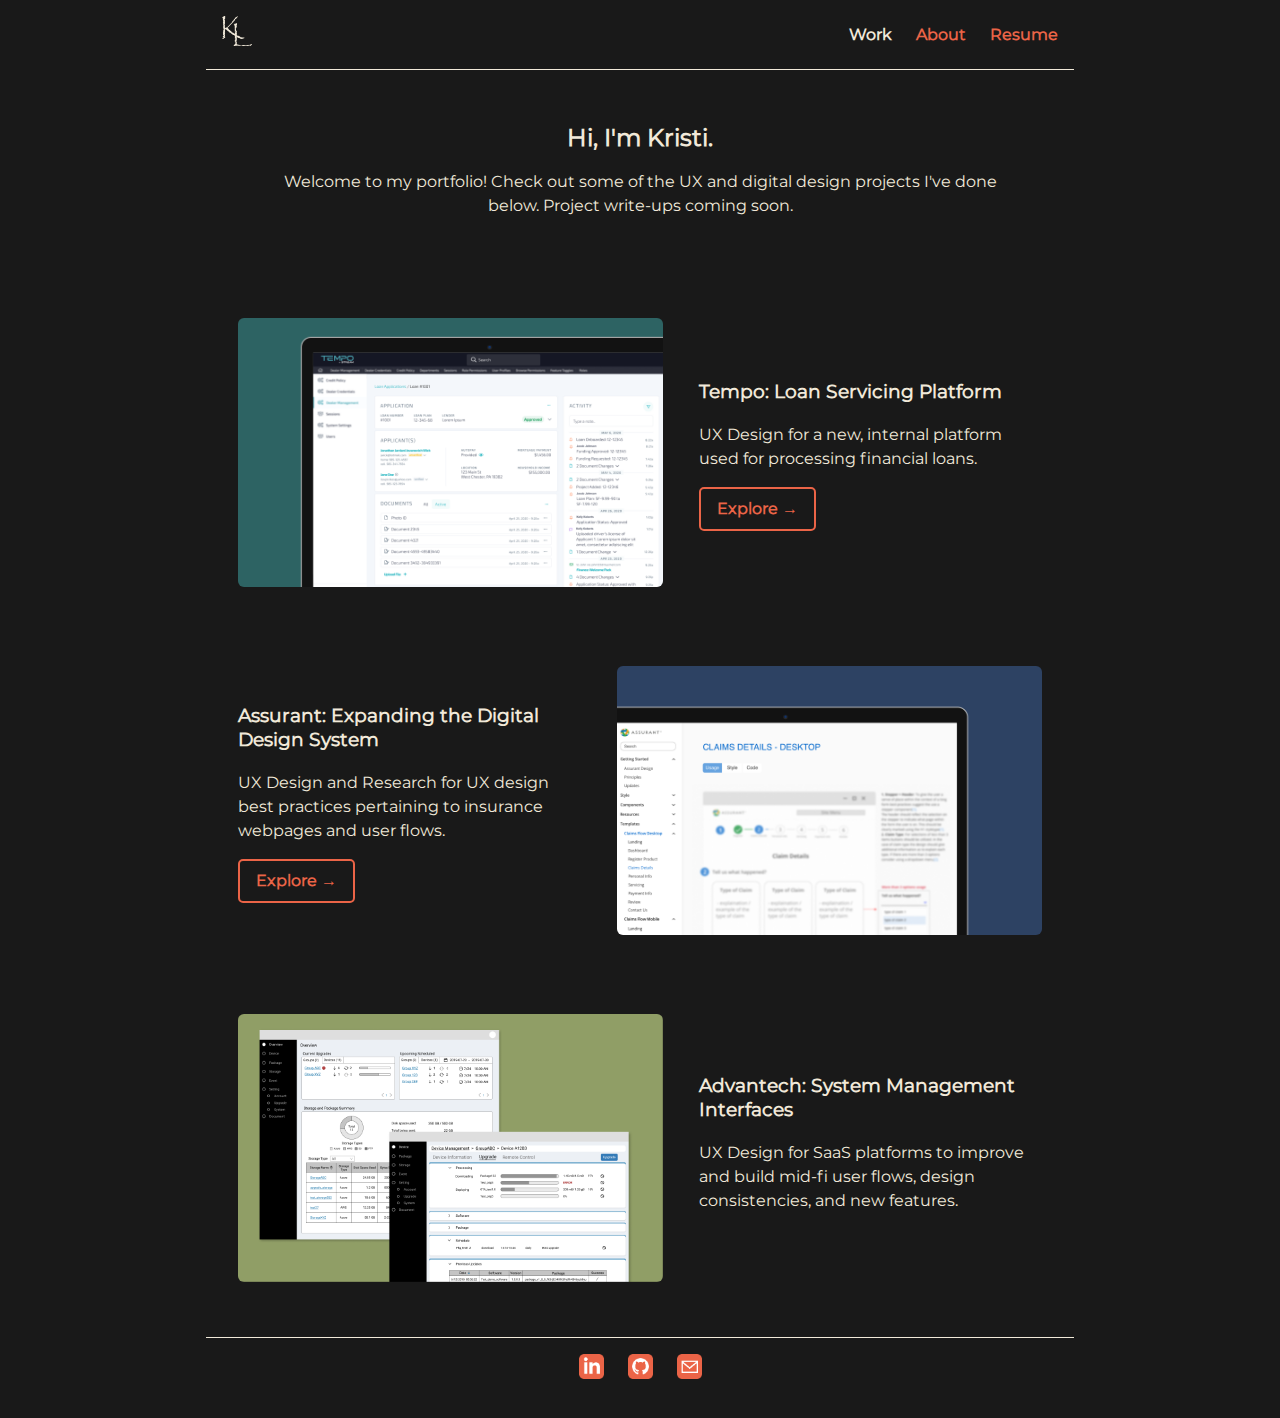
==== commit 4ed236c0: "add assurant page" ====
--- a/index.html
+++ b/index.html
@@ -37,7 +37,7 @@
     </p>
   </div>
 
-  <div class="project-card">
+  <a class="project-card" href="./tempo.html">
     <div class="thumbnail-img">
       <img src="./images/tempo-thumbnail.png" alt="desktop-design" width="425px">
     </div>
@@ -47,23 +47,23 @@
         UX Design for a new, internal platform used for processing financial loans.
       </p>
 
-      <a class="button" href="./tempo.html">Explore &rarr;</a>
+      <span class="button" href="./tempo.html">Explore &rarr;</span>
 
     </div>
-  </div>
+  </a>
 
-  <div class="project-card">
+  <a class="project-card" href="./assurant.html">
     <div class="project-text">
       <h3>Assurant: Expanding the Digital Design System </h3>
       <p>
         UX Design and Research for UX design best practices pertaining to insurance webpages and user flows.
       </p>
-      <!-- <a>Explore -></a> -->
+      <span class="button" href="./assurant.html">Explore &rarr;</span>
     </div>
     <div class="thumbnail-img">
       <img src="./images/assurant-thumbnail.png" alt="desktop-design" width="425px">
     </div>
-  </div>
+  </a>
 
   <div class="project-card">
     <div class="thumbnail-img">
--- a/styles.css
+++ b/styles.css
@@ -3,7 +3,7 @@
 body {
     background-color: #191919;
     font-family: 'Montserrat';
-    line-height: 140%;
+    line-height: 150%;
     max-width: 900px;
     margin: 0 auto;
 
@@ -73,13 +73,14 @@
     animation-fill-mode: backwards;
 }
 
-#about-text {
+#about-text, .ease-in {
     animation: inFromBottom 0.4s ease-out 0.25s;
     animation-fill-mode: backwards;
 }
 
 #about-text, .project-text, .thumbnail-img {
     max-width: 100%;
+    font-weight: normal;
 
 }
 
@@ -114,6 +115,8 @@
 .project-card:hover .button {
     background: #EB6447;
     color: #F1E9D9;
+    transition: all .4s ease;
+    -webkit-transition: all .4s ease;
 }
 
 .project-card:hover .button {
@@ -126,6 +129,7 @@
     border-radius: 5px;
     width: fit-content;
     display: inline-block;
+    font-weight: bold;
 }
 
 #footer{
@@ -162,6 +166,21 @@
 
 .text-center {
     text-align: center;
+}
+
+#assurant-img {
+display: block;
+margin: auto;
+margin-top: 40px;
+}
+
+.subcaption {
+    font-size: smaller;
+    opacity: 85%;
+    margin: auto;
+    text-align: center;
+    width: 70%;
+    margin-top: 8px;;
 }
 
 
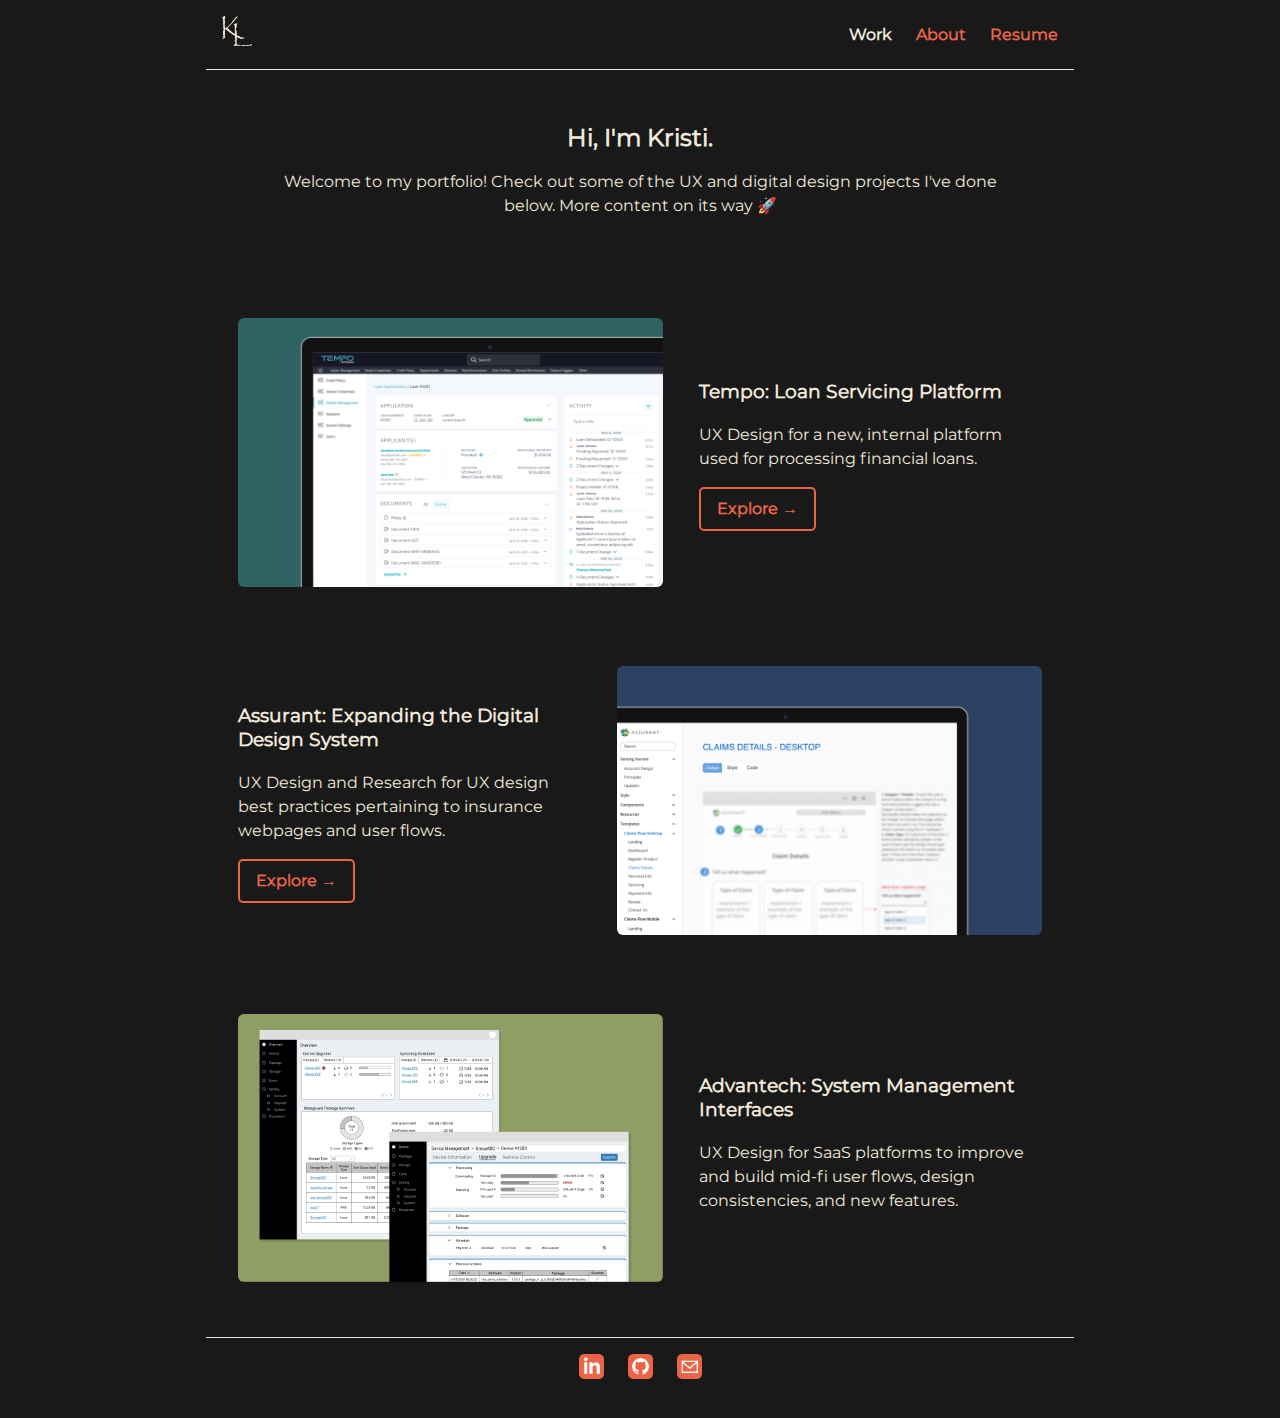
==== commit a882cfd6: "updates" ====
--- a/index.html
+++ b/index.html
@@ -32,8 +32,8 @@
       Hi, I'm Kristi.
     </h2>
     <p>
-      Welcome to my portfolio! Check out some of the UX and digital design projects I've done below. Project write-ups
-      coming soon.
+      Welcome to my portfolio! Check out some of the UX and digital design projects I've done below. More content on its
+      way 🚀
     </p>
   </div>
 
--- a/styles.css
+++ b/styles.css
@@ -150,7 +150,6 @@
     flex-wrap: wrap;
     gap: 16px;
     justify-content: center;
-    max-width: 725px;
     margin:auto;
 }
 
@@ -158,10 +157,13 @@
     margin: 0px;
 }
 
-#project-paragraph {
-    margin: 0 auto;
+.project-paragraph {
     padding: 36px 24px;
+}
+
+.project-body {
     max-width: 725px;
+    margin: 0 auto;
 }
 
 .text-center {
@@ -169,9 +171,10 @@
 }
 
 #assurant-img {
-display: block;
-margin: auto;
-margin-top: 40px;
+    display: block;
+    margin: auto;
+    margin-top: 40px;
+    width: 95%;
 }
 
 .subcaption {
@@ -179,8 +182,8 @@
     opacity: 85%;
     margin: auto;
     text-align: center;
-    width: 70%;
-    margin-top: 8px;;
+    width: 80%;
+    margin-top: 8px;
 }
 
 
